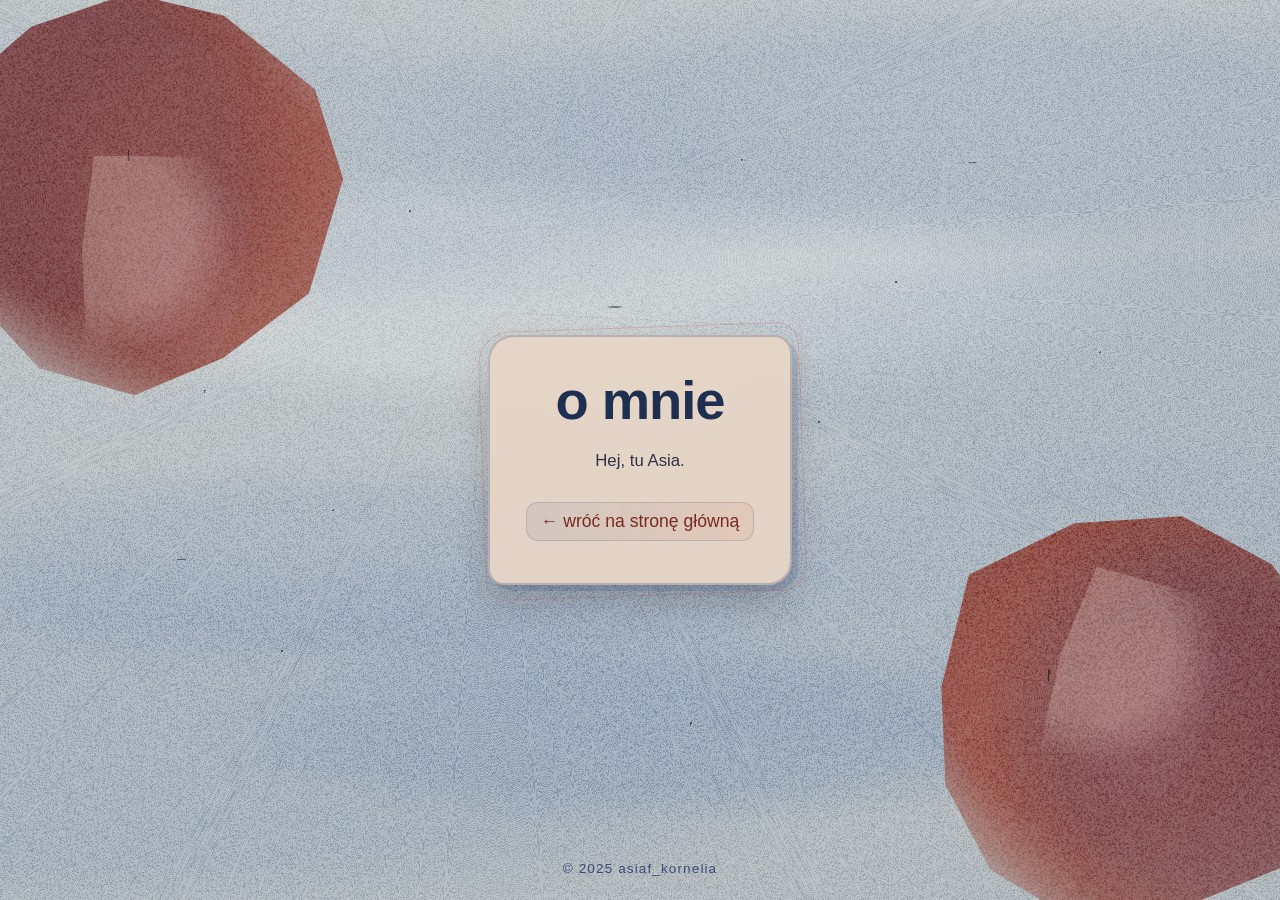
==== o-mnie.html @ cc65a5f6 "dodanie "o mnie"" ====
<!DOCTYPE html>
<html lang="pl">
  <head>
    <meta charset="UTF-8" />
    <meta name="viewport" content="width=device-width, initial-scale=1.0" />
    <title>O mnie — asiaf_kornelia</title>
    <link rel="icon" type="image/png" href="favicon.png" />
    <link rel="stylesheet" href="style.css" />
    <meta name="description" content="Poznaj asiaf_kornelia — kilka słów o tym, co tworzę i gdzie mnie znaleźć." />
  </head>
  <body>
    <div class="scene">
      <div class="static-noise"></div>
      <div class="paper-fibers"></div>
      <div class="hair-particles"></div>
      <div class="tear left"></div>
      <div class="tear right"></div>
      <div class="blobs blob-left"></div>
      <div class="blobs blob-right"></div>
      <main>
        <h1>o mnie</h1>
        <p class="bio">Hej, tu Asia.</p>
        <div class="links">
          <a href="index.html">← wróć na stronę główną</a>
        </div>
      </main>
      <footer>© 2025 asiaf_kornelia</footer>
    </div>
  </body>
</html>
---- style.css ----
:root {
  --bg: #9aa4a8;       /* szaroniebieskie tło z faviconu */
  --skin: #e8d6c7;     /* jasna twarz */
  --navy: #1f2f4f;     /* włosy/granat */
  --cloak: #7b2a21;    /* płaszcz/czerwień brązowa */
  --accent: #d97c5b;   /* cieplejszy akcent */
  --text: #0f1524;
}

* { box-sizing: border-box; }

html, body {
  margin: 0;
  padding: 0;
  height: 100%;
  font-family: "Inter", "Helvetica Neue", Arial, sans-serif;
  color: var(--text);
  background: var(--bg);
}

body {
  display: flex;
  align-items: center;
  justify-content: center;
  overflow: hidden;
}

.scene {
  position: relative;
  width: 100vw;
  height: 100vh;
  padding: 80px 60px 60px;
  display: flex;
  flex-direction: column;
  align-items: center;
  justify-content: center;
  isolation: isolate;
  background: radial-gradient(120% 120% at 10% 20%, rgba(255,255,255,0.16), transparent),
              radial-gradient(90% 90% at 80% 10%, rgba(255,255,255,0.12), transparent),
              var(--bg);
  overflow: hidden;
}

.static-noise {
  position: absolute;
  inset: -10%;
  background:
    repeating-radial-gradient(rgba(255,255,255,0.7) 0 0.0001%, rgba(255,255,255,0) 0 0.0002%) 60% 60%/3000px 3000px,
    repeating-conic-gradient(rgba(255,255,255,0.6) 0 0.0001%, rgba(255,255,255,0) 0 0.0002%) 40% 40%/3000px 3000px;
  background-blend-mode: screen;
  opacity: 0.38;
  mix-blend-mode: screen;
  animation: staticSnap 180ms steps(1, end) infinite;
  pointer-events: none;
  z-index: 1;
}

.paper-fibers {
  position: absolute;
  inset: -6%;
  background-image:
    radial-gradient(ellipse 60% 18% at 18% 22%, rgba(31,47,107,0.3) 0 55%, transparent 85%),
    radial-gradient(ellipse 55% 16% at 72% 18%, rgba(31,47,107,0.44) 0 52%, transparent 82%),
    radial-gradient(ellipse 50% 14% at 32% 62%, rgba(31,47,107,0.4) 0 50%, transparent 80%),
    radial-gradient(ellipse 64% 20% at 78% 66%, rgba(31,47,107,0.36) 0 58%, transparent 86%),
    radial-gradient(ellipse 44% 12% at 52% 78%, rgba(31,47,107,0.45) 0 48%, transparent 78%),
    radial-gradient(ellipse 70% 22% at 10% 78%, rgba(31,47,107,0.38) 0 60%, transparent 88%),
    radial-gradient(ellipse 46% 18% at 88% 42%, rgba(31,47,107,0.32) 0 52%, transparent 82%),
    radial-gradient(ellipse 52% 15% at 44% 34%, rgba(255,255,255,0.32) 0 54%, transparent 84%);
  mix-blend-mode: overlay;
  opacity: 0.62;
  filter: blur(0.08px);
  animation: fiberSnap 960ms steps(1, end) infinite;
  pointer-events: none;
  z-index: 1;
}

.hair-particles {
  position: absolute;
  inset: 0;
  background-image:
    linear-gradient(82deg, rgba(0,0,0,0.7) 0 2px, transparent 2px),
    linear-gradient(12deg, rgba(0,0,0,0.7) 0 2px, transparent 2px),
    linear-gradient(138deg, rgba(0,0,0,0.7) 0 2px, transparent 2px),
    linear-gradient(54deg, rgba(0,0,0,0.7) 0 2px, transparent 2px),
    linear-gradient(-18deg, rgba(0,0,0,0.7) 0 2px, transparent 2px),
    linear-gradient(110deg, rgba(0,0,0,0.7) 0 2px, transparent 2px),
    linear-gradient(-34deg, rgba(0,0,0,0.7) 0 2px, transparent 2px),
    linear-gradient(70deg, rgba(0,0,0,0.7) 0 2px, transparent 2px),
    linear-gradient(24deg, rgba(0,0,0,0.7) 0 2px, transparent 2px),
    linear-gradient(128deg, rgba(0,0,0,0.7) 0 2px, transparent 2px),
    linear-gradient(-12deg, rgba(0,0,0,0.7) 0 2px, transparent 2px),
    linear-gradient(98deg, rgba(0,0,0,0.7) 0 2px, transparent 2px),
    linear-gradient(-48deg, rgba(0,0,0,0.7) 0 2px, transparent 2px),
    radial-gradient(80% 18% at 50% 50%, rgba(0,0,0,0.65) 0 30%, transparent 70%),
    radial-gradient(70% 16% at 20% 80%, rgba(0,0,0,0.65) 0 30%, transparent 70%),
    radial-gradient(60% 20% at 78% 24%, rgba(0,0,0,0.6) 0 32%, transparent 70%);
  background-size:
    2px 20px,
    2px 18px,
    2px 16px,
    2px 22px,
    2px 14px,
    2px 20px,
    2px 18px,
    2px 21px,
    2px 16px,
    2px 14px,
    2px 18px,
    2px 19px,
    2px 17px,
    18px 8px,
    16px 7px,
    14px 6px;
  background-repeat: no-repeat;
  background-position:
    10% 16%,
    32% 22%,
    58% 18%,
    78% 66%,
    22% 72%,
    54% 82%,
    86% 38%,
    42% 54%,
    64% 46%,
    16% 44%,
    70% 30%,
    82% 76%,
    26% 56%,
    48% 34%,
    14% 62%,
    76% 18%;
  mix-blend-mode: multiply;
  opacity: 0.75;
  animation: hairSnap 720ms steps(1, end) infinite;
  pointer-events: none;
  z-index: 2;
}


.blobs {
  position: absolute;
  width: 460px;
  height: 460px;
  border-radius: 50% 58% 47% 63%;
  background: var(--cloak);
  filter: drop-shadow(0 20px 30px rgba(0,0,0,0.12));
  z-index: 1;
  clip-path: polygon(8% 26%, 28% 12%, 50% 7%, 70% 14%, 88% 32%, 92% 52%, 82% 76%, 62% 88%, 42% 94%, 22% 86%, 10% 70%, 6% 50%);
  mask-image:
    radial-gradient(circle at 40% 38%, rgba(0,0,0,0.95) 0 42%, rgba(0,0,0,0) 65%),
    radial-gradient(circle at 65% 62%, rgba(0,0,0,0.85) 0 35%, rgba(0,0,0,0) 60%);
  mask-composite: add;
  overflow: hidden;
}

.blobs::after {
  content: "";
  position: absolute;
  inset: -10%;
  background:
    repeating-radial-gradient(rgba(255,255,255,0.75) 0 0.0001%, rgba(255,255,255,0) 0 0.0002%) 40% 50%/2400px 2400px,
    repeating-conic-gradient(rgba(255,255,255,0.65) 0 0.0001%, rgba(255,255,255,0) 0 0.0002%) 70% 30%/2600px 2600px;
  background-blend-mode: screen;
  mix-blend-mode: screen;
  opacity: 0.22;
  animation: staticSnap 200ms steps(1, end) infinite;
  pointer-events: none;
}

.blob-right::after {
  animation-duration: 240ms;
  opacity: 0.26;
}

.blob-left {
  left: -80px;
  top: -40px;
  transform: rotate(-6deg);
  background:
    radial-gradient(circle at 35% 40%, rgba(31,47,107,0.18) 0 35%, transparent 60%),
    radial-gradient(circle at 70% 55%, rgba(216,124,91,0.18) 0 30%, transparent 55%),
    var(--cloak);
}

.blob-right {
  right: -110px;
  bottom: -60px;
  width: 480px;
  height: 480px;
  transform: rotate(9deg);
  background:
    radial-gradient(circle at 62% 50%, rgba(31,47,107,0.22) 0 38%, transparent 60%),
    radial-gradient(circle at 35% 65%, rgba(216,124,91,0.16) 0 25%, transparent 55%),
    var(--cloak);
}

.blob-about {
  position: absolute;
  right: 24px;
  bottom: 24px;
  width: min(320px, 70vw);
  height: auto;
  aspect-ratio: 269 / 400;
  border-radius: 0;
  overflow: hidden;
  display: block;
  z-index: 2;
  transform: rotate(5deg);
  filter: none;
  background: none;
  text-decoration: none;
  cursor: pointer;
  transition: transform 0.25s ease;
  isolation: isolate;
}

.blob-about:hover {
  transform: translateY(-8px) scale(1.05) rotate(15deg);
}

.blob-about::after {
  content: "";
  position: absolute;
  inset: 0;
  background:
    repeating-radial-gradient(rgba(255,255,255,0.75) 0 0.0001%, rgba(255,255,255,0) 0 0.0002%) 40% 50%/2400px 2400px,
    repeating-conic-gradient(rgba(255,255,255,0.65) 0 0.0001%, rgba(255,255,255,0) 0 0.0002%) 70% 30%/2600px 2600px;
  mix-blend-mode: screen;
  opacity: 0.28;
  animation: staticSnap 200ms steps(1, end) infinite;
  pointer-events: none;
  mask-image: url("graphics/asia.png");
  mask-size: cover;
  mask-position: center;
  mask-repeat: no-repeat;
  z-index: 2;
}

.about-base {
  position: absolute;
  inset: 0;
  display: block;
  width: 100%;
  height: 100%;
  object-fit: cover;
  object-position: center;
  z-index: 0;
}

.mouth {
  position: absolute;
  left: calc(50% + 8px);
  top: calc(62% - 90px);
  display: block;
  width: 15%;
  max-width: 50px;
  height: auto;
  transform: translate(-50%, -50%);
  transition: opacity 0.18s ease, transform 0.22s ease, filter 0.2s ease;
  pointer-events: none;
  z-index: 3;
  mix-blend-mode: normal;
}

.mouth-open { opacity: 0; }
.blob-about:hover .mouth-open { opacity: 1; transform: translate(-50%, -70%) scale(0.8); }
.blob-about:hover .mouth-closed { opacity: 0; transform: translate(-50%, -92%) scale(0.4); }
.blob-about:hover .mouth {
  filter: brightness(1.15) saturate(1.1) contrast(1.02);
}


.tear {
  position: absolute;
  width: 180px;
  height: 240px;
  background:
    radial-gradient(circle at 22% 34%, rgba(232,214,199,0.5) 0 36%, transparent 58%),
    radial-gradient(circle at 78% 62%, rgba(31,47,107,0.22) 0 32%, transparent 55%),
    radial-gradient(circle at 52% 48%, rgba(216,124,91,0.18) 0 26%, transparent 46%);
  clip-path: polygon(16% 2%, 84% 8%, 100% 32%, 86% 72%, 70% 92%, 30% 100%, 0 86%, 4% 40%);
  opacity: 0.48;
  mix-blend-mode: screen;
  z-index: 2;
  --base: rotate(0deg);
  transform: var(--base);
}

.tear.left { left: 6%; top: 16%; --base: rotate(-6deg); }
.tear.right { right: 4%; bottom: 10%; --base: rotate(9deg); }

main {
  position: relative;
  z-index: 3;
  padding: 32px 36px;
  background: rgba(232,214,199,0.92);
  border: 2px solid rgba(31,47,107,0.22);
  border-radius: 26px 18px 24px 16px;
  box-shadow: 0 18px 36px rgba(0,0,0,0.18), 6px 6px 0 rgba(31,47,107,0.12);
  max-width: 620px;
  text-align: center;
  backdrop-filter: blur(6px);
}

main::before,
main::after {
  content: "";
  position: absolute;
  inset: -10px -12px -14px -8px;
  border-radius: 32px 22px 28px 20px;
  border: 1.5px solid rgba(197,58,50,0.35);
  mix-blend-mode: multiply;
  pointer-events: none;
  transform: rotate(-2deg);
  opacity: 0.55;
}

main::after {
  inset: -18px -6px -10px -14px;
  border: 1px dashed rgba(31,47,107,0.28);
  transform: rotate(3deg);
  opacity: 0.45;
}

h1 {
  font-size: clamp(2.4rem, 5vw, 3.4rem);
  letter-spacing: -0.02em;
  font-weight: 700;
  margin: 0 0 0.35em;
  color: var(--navy);
  animation: fadeIn 1s ease forwards;
}

p.bio {
  font-size: 1.05rem;
  color: #303346;
  margin: 0 0 1.8em;
  animation: fadeIn 1.2s ease forwards;
}

.links a {
  display: block;
  font-size: 1.1rem;
  color: var(--cloak);
  text-decoration: none;
  margin: 10px 0;
  padding: 8px 14px;
  border-radius: 12px;
  background: linear-gradient(90deg, rgba(31,47,107,0.08), rgba(216,124,91,0.12));
  border: 1px solid rgba(31,47,107,0.16);
  transition: transform 0.2s ease, box-shadow 0.2s ease, background 0.2s ease;
  opacity: 0.92;
  animation: fadeIn 1.3s ease forwards;
}

.links a:hover {
  opacity: 1;
  transform: translateY(-2px);
  box-shadow: 0 12px 18px rgba(0,0,0,0.12);
  background: linear-gradient(90deg, rgba(31,47,107,0.16), rgba(216,124,91,0.18));
}

footer {
  position: absolute;
  bottom: 24px;
  font-size: 0.85rem;
  color: rgba(31,47,107,0.8);
  letter-spacing: 0.08em;
  animation: fadeIn 1.6s ease forwards;
  z-index: 3;
}

@keyframes fadeIn {
  from { opacity: 0; transform: translateY(10px); }
  to { opacity: 1; transform: translateY(0); }
}

@keyframes jitter {
  0% { transform: var(--base) translate(-2px, 1px) rotate(-2deg) scale(1); }
  45% { transform: var(--base) translate(3px, -3px) rotate(1deg) scale(1.01); }
  100% { transform: var(--base) translate(-3px, 4px) rotate(3deg) scale(0.99); }
}

@keyframes staticSnap {
  0% { background-position: 60% 60%, 40% 40%; }
  20% { background-position: 12% 78%, 68% 22%; }
  40% { background-position: 88% 18%, 26% 72%; }
  60% { background-position: 34% 8%, 82% 86%; }
  80% { background-position: 54% 52%, 18% 28%; }
  100% { background-position: 74% 68%, 36% 82%; }
}

@keyframes fiberSnap {
  0%   { background-position: 12% 18%, 80% 18%, 22% 76%, 82% 64%, 64% 78%, 10% 78%, 90% 52%, 30% 20%; transform: translate3d(0,0,0); }
  16%  { background-position: 16% 22%, 76% 20%, 26% 72%, 78% 62%, 60% 76%, 12% 74%, 86% 50%, 34% 24%; transform: translate3d(-2px,2px,0); }
  32%  { background-position: 10% 24%, 82% 22%, 20% 78%, 84% 60%, 66% 74%, 8% 72%, 92% 54%, 32% 26%; transform: translate3d(2px,-2px,0); }
  48%  { background-position: 18% 26%, 78% 18%, 28% 70%, 80% 66%, 62% 80%, 14% 76%, 88% 48%, 36% 22%; transform: translate3d(-2px,1px,0); }
  64%  { background-position: 14% 28%, 84% 20%, 24% 74%, 86% 62%, 68% 76%, 10% 78%, 94% 52%, 38% 24%; transform: translate3d(2px,-1px,0); }
  80%  { background-position: 16% 24%, 74% 22%, 26% 72%, 82% 58%, 60% 78%, 12% 74%, 90% 50%, 34% 28%; transform: translate3d(-1px,1px,0); }
  100% { background-position: 12% 18%, 80% 18%, 22% 76%, 82% 64%, 64% 78%, 10% 78%, 90% 52%, 30% 20%; transform: translate3d(0,0,0); }
}

@keyframes hairSnap {
  0% {
    background-position: 10% 16%, 32% 22%, 58% 18%, 78% 66%, 22% 72%, 54% 82%, 86% 38%, 42% 54%, 64% 46%, 16% 44%, 70% 30%, 82% 76%, 26% 56%, 48% 34%, 14% 62%, 76% 18%;
    background-size: 2px 20px, 2px 18px, 2px 16px, 2px 22px, 2px 14px, 2px 20px, 2px 18px, 2px 21px, 2px 16px, 2px 14px, 2px 18px, 2px 19px, 2px 17px, 18px 8px, 16px 7px, 14px 6px;
    opacity: 0.78;
  }
  25% {
    background-position: 18% 30%, 44% 14%, 60% 24%, 70% 58%, 28% 64%, 46% 76%, 84% 28%, 48% 42%, 60% 58%, 20% 52%, 66% 26%, 78% 70%, 30% 62%, 52% 30%, 12% 58%, 80% 22%;
    background-size: 2px 14px, 2px 12px, 0 0, 2px 16px, 2px 12px, 2px 13px, 2px 11px, 2px 16px, 2px 12px, 2px 10px, 2px 12px, 18px 8px, 14px 6px, 2px 13px, 2px 9px, 2px 11px;
    opacity: 0.7;
  }
  50% {
    background-position: 12% 24%, 40% 18%, 56% 20%, 76% 62%, 24% 70%, 52% 80%, 88% 36%, 44% 52%, 68% 34%, 18% 60%, 72% 24%, 84% 64%, 22% 50%, 46% 32%, 18% 66%, 74% 20%;
    background-size: 2px 16px, 2px 14px, 2px 10px, 2px 14px, 0 0, 2px 16px, 2px 14px, 2px 10px, 2px 12px, 2px 11px, 2px 13px, 16px 7px, 2px 9px, 2px 12px, 2px 10px, 2px 12px;
    opacity: 0.72;
  }
  75% {
    background-position: 20% 18%, 36% 16%, 62% 18%, 74% 52%, 30% 68%, 48% 82%, 86% 34%, 54% 56%, 46% 42%, 22% 48%, 68% 28%, 80% 68%, 24% 58%, 50% 36%, 16% 52%, 78% 24%;
    background-size: 2px 12px, 2px 11px, 2px 9px, 2px 13px, 2px 11px, 0 0, 2px 12px, 2px 11px, 12px 5px, 2px 9px, 2px 10px, 14px 6px, 2px 8px, 2px 10px, 2px 8px, 2px 9px;
    opacity: 0.7;
  }
  100% {
    background-position: 10% 16%, 32% 22%, 58% 18%, 78% 66%, 22% 72%, 54% 82%, 86% 38%, 42% 54%, 64% 46%, 16% 44%, 70% 30%, 82% 76%, 26% 56%, 48% 34%, 14% 62%, 76% 18%;
    background-size: 2px 20px, 2px 18px, 2px 16px, 2px 22px, 2px 14px, 2px 20px, 2px 18px, 2px 21px, 2px 16px, 2px 14px, 2px 18px, 2px 19px, 2px 17px, 18px 8px, 16px 7px, 14px 6px;
    opacity: 0.78;
  }
}

@keyframes drift {
  0% { transform: var(--base) translate(0,0) rotate(0deg) scale(1); }
  40% { transform: var(--base) translate(6px,-4px) rotate(-2deg) scale(1.02); }
  100% { transform: var(--base) translate(-6px,5px) rotate(3deg) scale(0.98); }
}
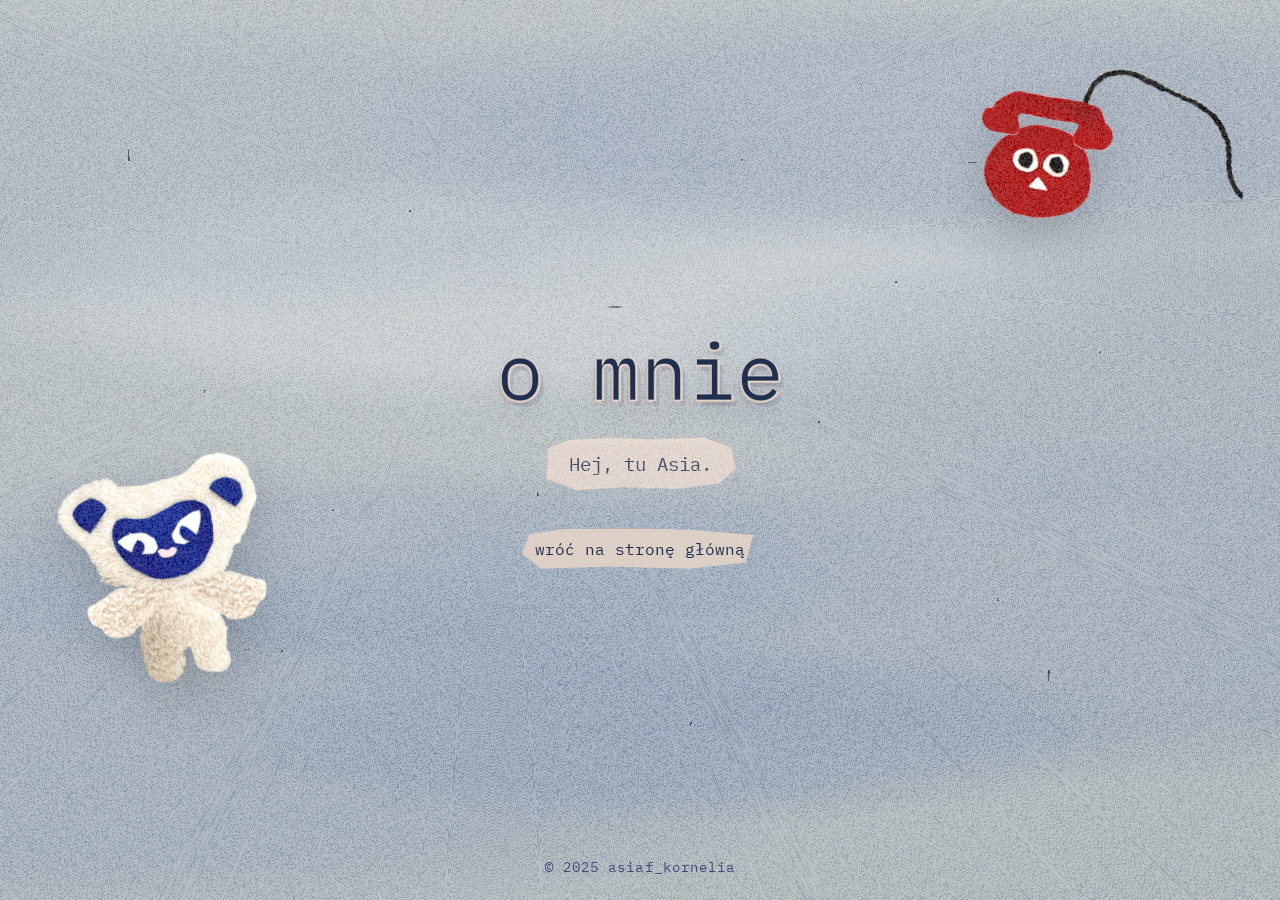
==== commit 1ebaf28e: "zmiany" ====
--- a/o-mnie.html
+++ b/o-mnie.html
@@ -8,7 +8,7 @@
     <link rel="stylesheet" href="style.css" />
     <meta name="description" content="Poznaj asiaf_kornelia — kilka słów o tym, co tworzę i gdzie mnie znaleźć." />
   </head>
-  <body>
+  <body class="about-page">
     <div class="scene">
       <div class="static-noise"></div>
       <div class="paper-fibers"></div>
@@ -16,15 +16,41 @@
       <div class="tear left"></div>
       <div class="tear right"></div>
       <div class="blobs blob-left"></div>
-      <div class="blobs blob-right"></div>
-      <main>
+      <a href="https://sklepik.asiaf.net/" class="asset-link asset-shop" aria-label="Przejdź do sklepu">
+        <img src="graphics/miś stan 1.png" alt="" class="asset-state asset-state-base" />
+        <img src="graphics/miś stan 2.png" alt="" class="asset-state asset-state-hover" />
+      </a>
+      <a href="mailto:hi@asiaf.net" class="asset-link asset-contact" aria-label="Napisz wiadomość">
+        <img src="graphics/telefon stan 1.png" alt="" class="asset-state asset-state-base" />
+        <img src="graphics/telefon stan 2.png" alt="" class="asset-state asset-state-hover" />
+      </a>
+      <main class="about-main">
         <h1>o mnie</h1>
         <p class="bio">Hej, tu Asia.</p>
-        <div class="links">
-          <a href="index.html">← wróć na stronę główną</a>
-        </div>
+        <a href="index.html" class="back-link" aria-label="Wróć na stronę główną">wróć na stronę główną</a>
       </main>
       <footer>© 2025 asiaf_kornelia</footer>
     </div>
+    <script>
+      (function () {
+        const isTouch = window.matchMedia("(hover: none), (pointer: coarse)").matches || "ontouchstart" in window;
+        const touchAssets = document.querySelectorAll(".asset-link");
+        const entranceAssets = document.querySelectorAll(".asset-shop, .asset-contact");
+        if (isTouch) {
+          document.body.classList.add("is-touch");
+        }
+        entranceAssets.forEach((asset) => {
+          asset.classList.add("asset-animating");
+          asset.addEventListener("animationend", () => {
+            asset.classList.remove("asset-animating");
+          }, { once: true });
+        });
+        if (isTouch) {
+          touchAssets.forEach((asset) => {
+            asset.addEventListener("click", () => asset.classList.add("touch-hover"), { once: true });
+          });
+        }
+      })();
+    </script>
   </body>
 </html>
--- a/style.css
+++ b/style.css
@@ -1,3 +1,5 @@
+@import url("https://fonts.googleapis.com/css2?family=IBM+Plex+Mono:wght@400;500;600;700&display=swap");
+
 :root {
   --bg: #9aa4a8;       /* szaroniebieskie tło z faviconu */
   --skin: #e8d6c7;     /* jasna twarz */
@@ -5,6 +7,7 @@
   --cloak: #7b2a21;    /* płaszcz/czerwień brązowa */
   --accent: #d97c5b;   /* cieplejszy akcent */
   --text: #0f1524;
+  --font-funky: "IBM Plex Mono", "Courier New", monospace;
 }
 
 * { box-sizing: border-box; }
@@ -13,7 +16,7 @@
   margin: 0;
   padding: 0;
   height: 100%;
-  font-family: "Inter", "Helvetica Neue", Arial, sans-serif;
+  font-family: var(--font-funky);
   color: var(--text);
   background: var(--bg);
 }
@@ -139,6 +142,7 @@
 
 
 .blobs {
+  display: none;
   position: absolute;
   width: 460px;
   height: 460px;
@@ -195,83 +199,21 @@
     var(--cloak);
 }
 
-.blob-about {
-  position: absolute;
-  right: 24px;
-  bottom: 24px;
-  width: min(320px, 70vw);
-  height: auto;
-  aspect-ratio: 269 / 400;
-  border-radius: 0;
-  overflow: hidden;
-  display: block;
-  z-index: 2;
-  transform: rotate(5deg);
-  filter: none;
-  background: none;
-  text-decoration: none;
-  cursor: pointer;
-  transition: transform 0.25s ease;
-  isolation: isolate;
-}
-
-.blob-about:hover {
-  transform: translateY(-8px) scale(1.05) rotate(15deg);
-}
-
-.blob-about::after {
-  content: "";
-  position: absolute;
-  inset: 0;
-  background:
-    repeating-radial-gradient(rgba(255,255,255,0.75) 0 0.0001%, rgba(255,255,255,0) 0 0.0002%) 40% 50%/2400px 2400px,
-    repeating-conic-gradient(rgba(255,255,255,0.65) 0 0.0001%, rgba(255,255,255,0) 0 0.0002%) 70% 30%/2600px 2600px;
-  mix-blend-mode: screen;
-  opacity: 0.28;
-  animation: staticSnap 200ms steps(1, end) infinite;
-  pointer-events: none;
-  mask-image: url("graphics/asia.png");
-  mask-size: cover;
-  mask-position: center;
-  mask-repeat: no-repeat;
-  z-index: 2;
-}
-
-.about-base {
-  position: absolute;
-  inset: 0;
-  display: block;
-  width: 100%;
-  height: 100%;
-  object-fit: cover;
-  object-position: center;
-  z-index: 0;
-}
-
-.mouth {
-  position: absolute;
-  left: calc(50% + 8px);
-  top: calc(62% - 90px);
-  display: block;
-  width: 15%;
-  max-width: 50px;
-  height: auto;
-  transform: translate(-50%, -50%);
-  transition: opacity 0.18s ease, transform 0.22s ease, filter 0.2s ease;
-  pointer-events: none;
-  z-index: 3;
-  mix-blend-mode: normal;
-}
-
-.mouth-open { opacity: 0; }
-.blob-about:hover .mouth-open { opacity: 1; transform: translate(-50%, -70%) scale(0.8); }
-.blob-about:hover .mouth-closed { opacity: 0; transform: translate(-50%, -92%) scale(0.4); }
-.blob-about:hover .mouth {
-  filter: brightness(1.15) saturate(1.1) contrast(1.02);
+@media (hover: none), (pointer: coarse) {
+  .scene {
+    padding: 34px 16px 120px;
+  }
+}
+
+@media (max-width: 720px) {
+  .scene {
+    padding: 34px 16px 96px;
+  }
 }
 
 
 .tear {
+  display: none;
   position: absolute;
   width: 180px;
   height: 240px;
@@ -292,7 +234,7 @@
 
 main {
   position: relative;
-  z-index: 3;
+  z-index: 5;
   padding: 32px 36px;
   background: rgba(232,214,199,0.92);
   border: 2px solid rgba(31,47,107,0.22);
@@ -325,8 +267,8 @@
 
 h1 {
   font-size: clamp(2.4rem, 5vw, 3.4rem);
-  letter-spacing: -0.02em;
-  font-weight: 700;
+  letter-spacing: 0;
+  font-weight: 400;
   margin: 0 0 0.35em;
   color: var(--navy);
   animation: fadeIn 1s ease forwards;
@@ -361,6 +303,534 @@
   background: linear-gradient(90deg, rgba(31,47,107,0.16), rgba(216,124,91,0.18));
 }
 
+.about-page .scene {
+  padding: 64px 24px;
+}
+
+.about-main {
+  position: relative;
+  z-index: 8;
+  width: min(760px, calc(100vw - 32px));
+  min-height: min(460px, calc(100vh - 128px));
+  max-width: none;
+  padding: 0;
+  display: flex;
+  flex-direction: column;
+  align-items: center;
+  justify-content: center;
+  text-align: center;
+  background: transparent;
+  border: 0;
+  border-radius: 0;
+  box-shadow: none;
+  backdrop-filter: none;
+}
+
+.about-main::before,
+.about-main::after {
+  content: none;
+}
+
+.about-main h1 {
+  position: relative;
+  z-index: 10;
+  width: min(92vw, 760px);
+  margin: 0;
+  padding: 0;
+  font-size: clamp(2.4rem, 7vw, 5rem);
+  line-height: 1;
+  color: var(--navy);
+  -webkit-text-stroke: 1px rgba(232,214,199,0.72);
+  text-shadow:
+    2px 1px 0 rgba(232,214,199,0.9),
+    -1px 2px 0 rgba(232,214,199,0.65),
+    5px 6px 0 rgba(31,47,107,0.12),
+    -3px 5px 0 rgba(123,42,33,0.08);
+  filter: drop-shadow(0 8px 10px rgba(0,0,0,0.08));
+}
+
+.about-main .bio {
+  position: relative;
+  z-index: 10;
+  width: fit-content;
+  max-width: min(560px, calc(100vw - 48px));
+  margin: clamp(18px, 2.4vw, 26px) 0 0;
+  padding: 16px 28px 17px;
+  font-size: clamp(0.98rem, 1.6vw, 1.16rem);
+  color: #263048;
+  background: rgba(232,214,199,0.82);
+  border: 0;
+  border-radius: 0;
+  clip-path: polygon(4% 22%, 14% 8%, 35% 4%, 58% 7%, 82% 3%, 96% 22%, 98% 58%, 90% 84%, 68% 94%, 42% 91%, 18% 96%, 3% 76%);
+  filter: drop-shadow(6px 8px 0 rgba(31,47,107,0.12)) drop-shadow(0 14px 18px rgba(0,0,0,0.1));
+  isolation: isolate;
+  overflow: hidden;
+}
+
+.about-main .bio::after {
+  content: "";
+  position: absolute;
+  inset: -24%;
+  background:
+    repeating-radial-gradient(rgba(255,255,255,0.72) 0 0.0001%, rgba(255,255,255,0) 0 0.0002%) 40% 50%/2200px 2200px,
+    repeating-conic-gradient(rgba(255,255,255,0.58) 0 0.0001%, rgba(255,255,255,0) 0 0.0002%) 70% 30%/2400px 2400px;
+  mix-blend-mode: screen;
+  opacity: 0.3;
+  animation: staticSnap 200ms steps(1, end) infinite;
+  pointer-events: none;
+}
+
+.back-link {
+  position: relative;
+  z-index: 10;
+  margin-top: clamp(22px, 3vw, 34px);
+  padding: 10px 16px;
+  color: var(--navy);
+  background: rgba(232,214,199,0.84);
+  border: 2px solid rgba(31,47,107,0.2);
+  border-radius: 0;
+  clip-path: polygon(5% 18%, 18% 6%, 44% 3%, 72% 8%, 96% 20%, 93% 82%, 70% 96%, 38% 91%, 10% 96%, 2% 62%);
+  box-shadow: 4px 5px 0 rgba(31,47,107,0.12);
+  text-decoration: none;
+  transition: transform 0.2s ease, color 0.2s ease, background 0.2s ease, box-shadow 0.2s ease;
+  animation: fadeIn 1.3s ease forwards;
+}
+
+.back-link:hover,
+.back-link:focus-visible {
+  color: var(--cloak);
+  background: rgba(255,255,255,0.74);
+  transform: translateY(-4px) rotate(-2deg);
+  box-shadow: 6px 8px 0 rgba(31,47,107,0.14);
+  outline: none;
+}
+
+.home-main {
+  position: relative;
+  z-index: 8;
+  width: min(920px, calc(100vw - 32px));
+  min-height: min(520px, calc(100vh - 120px));
+  max-width: none;
+  padding: 0;
+  display: flex;
+  flex-direction: column;
+  align-items: center;
+  justify-content: center;
+  text-align: center;
+  background: transparent;
+  border: 0;
+  border-radius: 0;
+  box-shadow: none;
+  backdrop-filter: none;
+}
+
+.home .scene {
+  padding: 64px 24px;
+}
+
+.home-main::before,
+.home-main::after {
+  content: none;
+}
+
+.home-main h1 {
+  position: relative;
+  z-index: 10;
+  width: min(92vw, 980px);
+  margin: 0;
+  padding: 0;
+  font-size: clamp(2.2rem, 7.2vw, 5.8rem);
+  line-height: 1;
+  color: var(--navy);
+  -webkit-text-stroke: 1px rgba(232,214,199,0.72);
+  text-shadow:
+    2px 1px 0 rgba(232,214,199,0.9),
+    -1px 2px 0 rgba(232,214,199,0.65),
+    5px 6px 0 rgba(31,47,107,0.12),
+    -3px 5px 0 rgba(123,42,33,0.08);
+  filter: drop-shadow(0 8px 10px rgba(0,0,0,0.08));
+}
+
+.home-main .bio {
+  position: relative;
+  z-index: 10;
+  width: fit-content;
+  max-width: min(760px, calc(100vw - 48px));
+  margin: clamp(16px, 2.2vw, 24px) 0 0;
+  padding: 16px 28px 17px;
+  font-size: clamp(0.9rem, 1.45vw, 1.08rem);
+  white-space: nowrap;
+  color: #263048;
+  background: rgba(232,214,199,0.82);
+  border: 0;
+  border-radius: 0;
+  clip-path: polygon(4% 22%, 14% 8%, 35% 4%, 58% 7%, 82% 3%, 96% 22%, 98% 58%, 90% 84%, 68% 94%, 42% 91%, 18% 96%, 3% 76%);
+  filter: drop-shadow(6px 8px 0 rgba(31,47,107,0.12)) drop-shadow(0 14px 18px rgba(0,0,0,0.1));
+  isolation: isolate;
+  overflow: hidden;
+}
+
+.home-main .bio::after {
+  content: "";
+  position: absolute;
+  pointer-events: none;
+}
+
+.home-main .bio::after {
+  inset: -24%;
+  background:
+    repeating-radial-gradient(rgba(255,255,255,0.72) 0 0.0001%, rgba(255,255,255,0) 0 0.0002%) 40% 50%/2200px 2200px,
+    repeating-conic-gradient(rgba(255,255,255,0.58) 0 0.0001%, rgba(255,255,255,0) 0 0.0002%) 70% 30%/2400px 2400px;
+  mix-blend-mode: screen;
+  opacity: 0.3;
+  animation: staticSnap 200ms steps(1, end) infinite;
+}
+
+.social-links {
+  position: relative;
+  z-index: 10;
+  display: flex;
+  flex-wrap: wrap;
+  justify-content: center;
+  gap: 12px;
+  width: min(360px, calc(100vw - 32px));
+  height: auto;
+  margin: clamp(22px, 3vw, 34px) 0 0;
+  animation: fadeIn 1s ease forwards;
+}
+
+.social-links a {
+  position: relative;
+  width: 48px;
+  height: 48px;
+  display: inline-flex;
+  align-items: center;
+  justify-content: center;
+  color: var(--navy);
+  background: rgba(232,214,199,0.84);
+  border: 2px solid rgba(31,47,107,0.2);
+  border-radius: 50%;
+  box-shadow: 4px 5px 0 rgba(31,47,107,0.12);
+  transition: transform 0.2s ease, color 0.2s ease, background 0.2s ease, box-shadow 0.2s ease;
+  pointer-events: inherit;
+}
+
+.social-links a:hover,
+.social-links a:focus-visible {
+  color: var(--cloak);
+  background: rgba(255,255,255,0.74);
+  transform: translateY(-4px) rotate(-4deg);
+  box-shadow: 6px 8px 0 rgba(31,47,107,0.14);
+  outline: none;
+}
+
+.social-links svg {
+  width: 26px;
+  height: 26px;
+  fill: none;
+  stroke: currentColor;
+  stroke-width: 1.9;
+  stroke-linecap: round;
+  stroke-linejoin: round;
+}
+
+.asset-link {
+  display: block;
+  position: absolute;
+  z-index: 4;
+  text-decoration: none;
+  filter: drop-shadow(0 18px 24px rgba(0,0,0,0.16));
+  transition: transform 0.24s ease, filter 0.24s ease;
+  isolation: isolate;
+}
+
+.asset-shop {
+  left: clamp(16px, 5vw, 84px);
+  top: 64%;
+  width: clamp(128px, 17vw, 230px);
+  aspect-ratio: 1080 / 1440;
+  transform: translateY(-50%) rotate(-9deg);
+}
+
+.asset-contact {
+  right: clamp(4px, 2.4vw, 34px);
+  top: clamp(18px, 5vh, 58px);
+  width: clamp(175px, 22.8vw, 312px);
+  aspect-ratio: 1080 / 716;
+  transform: rotate(8deg);
+}
+
+.asset-about {
+  position: fixed;
+  right: clamp(6px, 3vw, 38px);
+  bottom: clamp(8px, 2.5vh, 28px);
+  width: clamp(130px, 16vw, 210px);
+  aspect-ratio: 269 / 400;
+  transform: rotate(5deg);
+}
+
+.asset-link:hover,
+.asset-link:focus-visible,
+.asset-link.touch-hover {
+  filter: drop-shadow(0 24px 28px rgba(0,0,0,0.2));
+  outline: none;
+}
+
+.asset-shop:hover,
+.asset-shop:focus-visible,
+.asset-shop.touch-hover {
+  transform: translateY(calc(-50% - 8px)) scale(1.04) rotate(-15deg);
+}
+
+.asset-contact:hover,
+.asset-contact:focus-visible,
+.asset-contact.touch-hover {
+  transform: translateY(-8px) scale(1.04) rotate(14deg);
+}
+
+.asset-about:hover,
+.asset-about:focus-visible,
+.asset-about.touch-hover {
+  transform: translateY(-8px) scale(1.04) rotate(15deg);
+}
+
+.asset-contact.asset-animating {
+  opacity: 0;
+  transform: translateX(140%) rotate(8deg);
+  animation: assetSlideInRight 0.9s ease-out 0.16s forwards;
+}
+
+.asset-shop.asset-animating {
+  opacity: 0;
+  transform: translateX(-140%) translateY(-50%) rotate(-9deg);
+  animation: assetSlideInLeft 0.9s ease-out 0.16s forwards;
+}
+
+.asset-about.asset-animating {
+  opacity: 0;
+  transform: translateX(140%) rotate(5deg);
+  animation: aboutAssetSlideInRight 0.9s ease-out 0.16s forwards;
+}
+
+@media (prefers-reduced-motion: reduce) {
+  .asset-contact.asset-animating,
+  .asset-shop.asset-animating,
+  .asset-about.asset-animating {
+    opacity: 1;
+    animation: none;
+  }
+
+  .asset-contact.asset-animating {
+    transform: rotate(8deg);
+  }
+
+  .asset-shop.asset-animating {
+    transform: translateY(-50%) rotate(-9deg);
+  }
+
+  .asset-about.asset-animating {
+    transform: rotate(5deg);
+  }
+}
+
+@keyframes assetSlideInRight {
+  0% { transform: translateX(140%) rotate(2deg) scale(0.92); opacity: 0; }
+  55% { transform: translateX(-8%) rotate(11deg) scale(1.05); opacity: 1; }
+  100% { transform: rotate(8deg) scale(1); opacity: 1; }
+}
+
+@keyframes assetSlideInLeft {
+  0% { transform: translateX(-140%) translateY(-50%) rotate(-2deg) scale(0.92); opacity: 0; }
+  55% { transform: translateX(8%) translateY(-50%) rotate(-13deg) scale(1.05); opacity: 1; }
+  100% { transform: translateX(0) translateY(-50%) rotate(-9deg) scale(1); opacity: 1; }
+}
+
+@keyframes aboutAssetSlideInRight {
+  0% { transform: translateX(140%) rotate(2deg) scale(0.92); opacity: 0; }
+  55% { transform: translateX(-8%) rotate(10deg) scale(1.05); opacity: 1; }
+  100% { transform: translateX(0) rotate(5deg) scale(1); opacity: 1; }
+}
+
+.asset-link::after {
+  content: "";
+  position: absolute;
+  inset: 0;
+  background:
+    repeating-radial-gradient(rgba(255,255,255,0.75) 0 0.0001%, rgba(255,255,255,0) 0 0.0002%) 40% 50%/2400px 2400px,
+    repeating-conic-gradient(rgba(255,255,255,0.65) 0 0.0001%, rgba(255,255,255,0) 0 0.0002%) 70% 30%/2600px 2600px;
+  mix-blend-mode: screen;
+  opacity: 0.26;
+  animation: staticSnap 210ms steps(1, end) infinite;
+  pointer-events: none;
+  z-index: 3;
+}
+
+.asset-shop::after {
+  mask-image: url("graphics/miś stan 1.png");
+  mask-size: cover;
+  mask-position: center;
+  mask-repeat: no-repeat;
+}
+
+.asset-contact::after {
+  mask-image: url("graphics/telefon stan 1.png");
+  mask-size: cover;
+  mask-position: center;
+  mask-repeat: no-repeat;
+}
+
+.asset-about::after {
+  mask-image: url("graphics/asia usta otwarte.png");
+  mask-size: cover;
+  mask-position: center;
+  mask-repeat: no-repeat;
+}
+
+.asset-state {
+  position: absolute;
+  inset: 0;
+  display: block;
+  width: 100%;
+  height: 100%;
+  object-fit: contain;
+  object-position: center;
+  transition: opacity 0.2s ease, transform 0.24s ease;
+}
+
+.asset-state-hover {
+  opacity: 0;
+  transform: scale(0.96);
+}
+
+.asset-link:hover .asset-state-base,
+.asset-link:focus-visible .asset-state-base,
+.asset-link.touch-hover .asset-state-base {
+  opacity: 0;
+}
+
+.asset-link:hover .asset-state-hover,
+.asset-link:focus-visible .asset-state-hover,
+.asset-link.touch-hover .asset-state-hover {
+  opacity: 1;
+  transform: scale(1);
+}
+
+@media (max-width: 900px) {
+  body.home {
+    overflow-y: auto;
+  }
+
+  body.about-page {
+    overflow-y: auto;
+  }
+
+  .home .scene,
+  .about-page .scene {
+    min-height: 100vh;
+    height: auto;
+    padding: 64px 16px;
+  }
+
+  .home-main {
+    width: 100%;
+    min-height: min(480px, calc(100vh - 168px));
+  }
+
+  .home-main .bio {
+    max-width: min(560px, calc(100vw - 32px));
+  }
+
+  .asset-about {
+    top: auto;
+    right: 2px;
+    bottom: 12px;
+    width: clamp(130px, 27.5vw, 188px);
+  }
+
+  .asset-shop {
+    left: 4px;
+    top: 72%;
+    width: clamp(110px, 31.25vw, 173px);
+  }
+
+  .asset-contact {
+    right: 2px;
+    top: 92px;
+    width: clamp(160px, 45vw, 238px);
+  }
+
+  .about-main {
+    width: 100%;
+    min-height: min(440px, calc(100vh - 128px));
+  }
+
+  .about-main .bio {
+    max-width: min(520px, calc(100vw - 32px));
+  }
+}
+
+@media (max-width: 560px) {
+  .home .scene,
+  .about-page .scene {
+    justify-content: center;
+    padding-top: 16px;
+  }
+
+  .home-main h1 {
+    font-size: clamp(2rem, 11.5vw, 3.4rem);
+  }
+
+  .home-main .bio {
+    border-radius: 18px;
+    font-size: clamp(0.78rem, 3.45vw, 0.96rem);
+    padding-inline: 18px;
+  }
+
+  .about-main h1 {
+    font-size: clamp(2.1rem, 14vw, 3.6rem);
+  }
+
+  .about-main .bio {
+    font-size: clamp(0.9rem, 4vw, 1rem);
+    padding-inline: 18px;
+  }
+
+  .asset-about {
+    bottom: 68px;
+    width: clamp(108px, 30vw, 148px);
+  }
+
+  .asset-shop {
+    width: clamp(95px, 28.75vw, 133px);
+  }
+
+  .asset-contact {
+    width: clamp(138px, 42vw, 190px);
+  }
+
+  .social-links a {
+    width: 43px;
+    height: 43px;
+  }
+
+  .social-links a:hover,
+  .social-links a:focus-visible {
+    transform: translateY(-4px) rotate(-4deg);
+  }
+
+  .social-links svg {
+    width: 23px;
+    height: 23px;
+  }
+}
+
+@media (max-width: 380px) {
+  .home-main .bio {
+    font-size: clamp(0.68rem, 3.2vw, 0.8rem);
+    padding-inline: 12px;
+  }
+}
+
 footer {
   position: absolute;
   bottom: 24px;
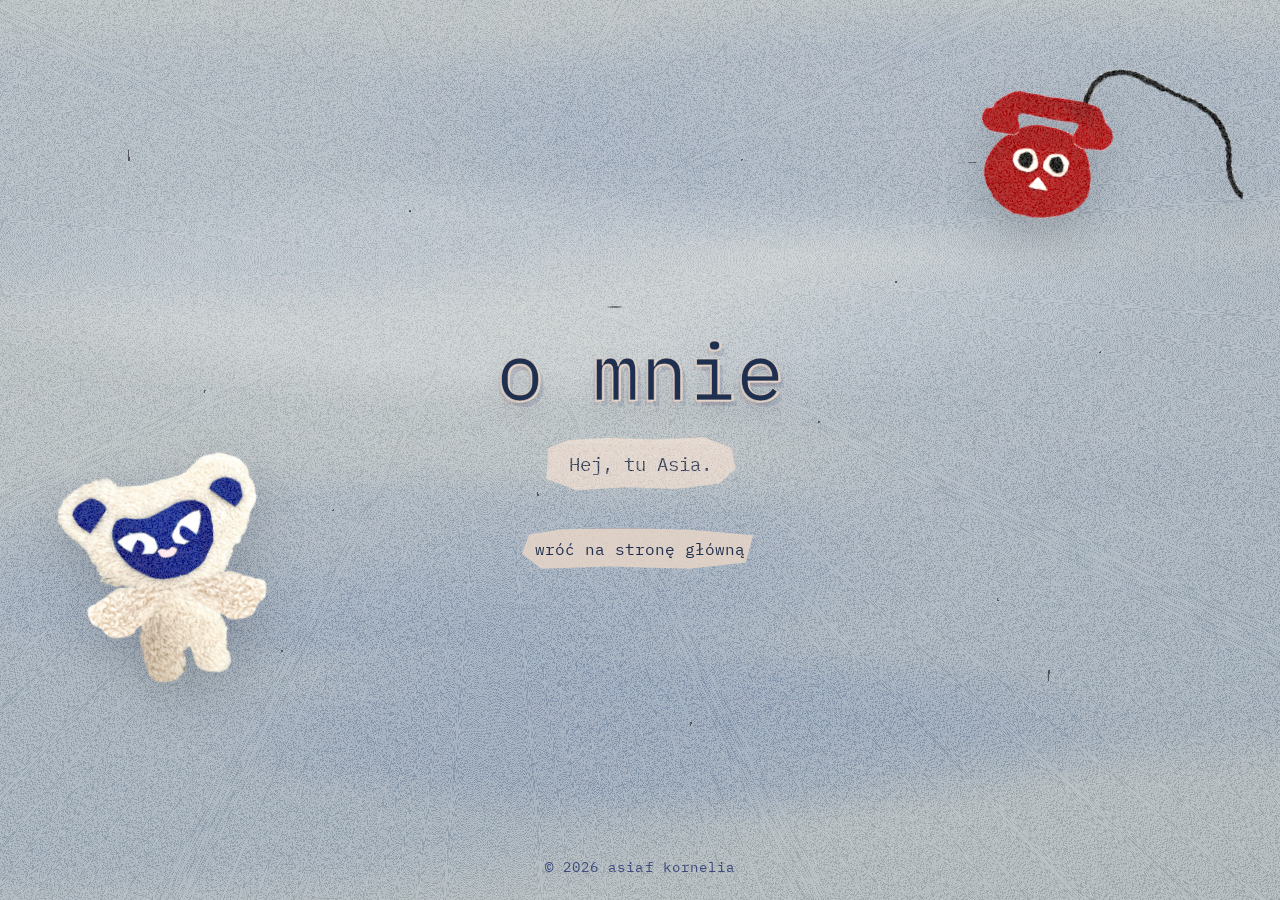
==== commit 2ad8b440: "aktualizacja mala" ====
--- a/o-mnie.html
+++ b/o-mnie.html
@@ -3,7 +3,7 @@
   <head>
     <meta charset="UTF-8" />
     <meta name="viewport" content="width=device-width, initial-scale=1.0" />
-    <title>O mnie — asiaf_kornelia</title>
+    <title>O mnie — asiaf kornelia</title>
     <link rel="icon" type="image/png" href="favicon.png" />
     <link rel="stylesheet" href="style.css" />
     <meta name="description" content="Poznaj asiaf_kornelia — kilka słów o tym, co tworzę i gdzie mnie znaleźć." />
@@ -29,7 +29,7 @@
         <p class="bio">Hej, tu Asia.</p>
         <a href="index.html" class="back-link" aria-label="Wróć na stronę główną">wróć na stronę główną</a>
       </main>
-      <footer>© 2025 asiaf_kornelia</footer>
+      <footer>© 2026 asiaf kornelia</footer>
     </div>
     <script>
       (function () {
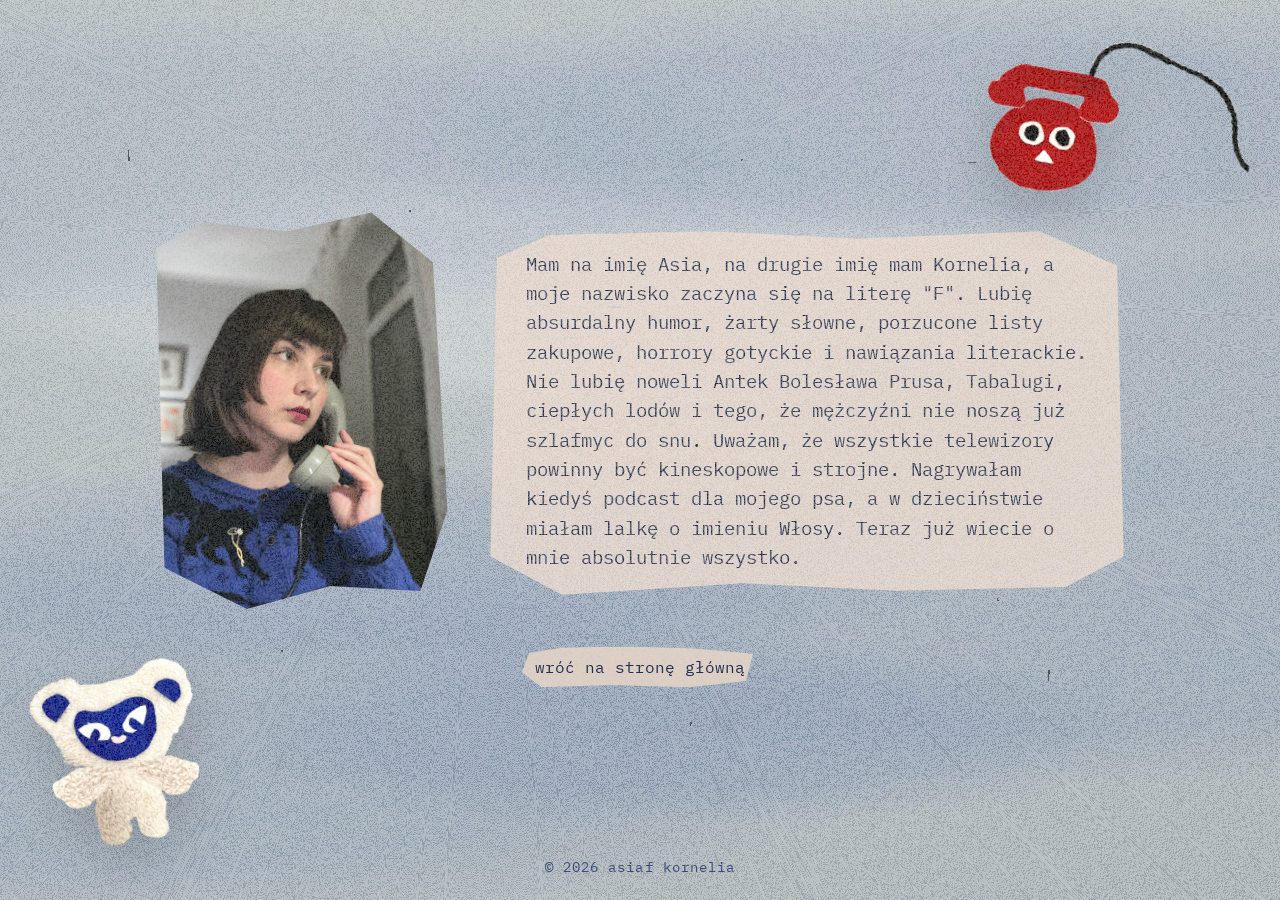
==== commit 49ea2a0b: "nowe o mnie i nowe asiaf kornelia na stornie glownej" ====
--- a/o-mnie.html
+++ b/o-mnie.html
@@ -16,25 +16,28 @@
       <div class="tear left"></div>
       <div class="tear right"></div>
       <div class="blobs blob-left"></div>
-      <a href="https://sklepik.asiaf.net/" class="asset-link asset-shop" aria-label="Przejdź do sklepu">
+      <a href="https://sklepik.asiaf.net/" class="asset-link asset-shop" aria-label="Przejdź do sklepu" data-tooltip="sklepik">
         <img src="graphics/miś stan 1.png" alt="" class="asset-state asset-state-base" />
         <img src="graphics/miś stan 2.png" alt="" class="asset-state asset-state-hover" />
       </a>
-      <a href="mailto:hi@asiaf.net" class="asset-link asset-contact" aria-label="Napisz wiadomość">
+      <a href="mailto:hi@asiaf.net" class="asset-link asset-contact" aria-label="Napisz wiadomość" data-tooltip="kontakt">
         <img src="graphics/telefon stan 1.png" alt="" class="asset-state asset-state-base" />
         <img src="graphics/telefon stan 2.png" alt="" class="asset-state asset-state-hover" />
       </a>
       <main class="about-main">
-        <h1>o mnie</h1>
-        <p class="bio">Hej, tu Asia.</p>
-        <a href="index.html" class="back-link" aria-label="Wróć na stronę główną">wróć na stronę główną</a>
+        <div class="about-content">
+          <figure class="about-photo">
+            <img src="graphics/zdjecie.jpg" alt="Asiaf Kornelia" />
+          </figure>
+          <p class="bio">Mam na imię Asia, na drugie imię mam Kornelia, a moje nazwisko zaczyna się na literę "F". Lubię absurdalny humor, żarty słowne, porzucone listy zakupowe, horrory gotyckie i nawiązania literackie. Nie lubię noweli Antek Bolesława Prusa, Tabalugi, ciepłych lodów i tego, że mężczyźni nie noszą już szlafmyc do snu. Uważam, że wszystkie telewizory powinny być kineskopowe i strojne. Nagrywałam kiedyś podcast dla mojego psa, a w dzieciństwie miałam lalkę o imieniu Włosy. Teraz już wiecie o mnie absolutnie wszystko. </p>
+        </div>
+        <a href="index.html" class="back-link" aria-label="Wróć na stronę główną" data-tooltip="strona główna">wróć na stronę główną</a>
       </main>
       <footer>© 2026 asiaf kornelia</footer>
     </div>
     <script>
       (function () {
         const isTouch = window.matchMedia("(hover: none), (pointer: coarse)").matches || "ontouchstart" in window;
-        const touchAssets = document.querySelectorAll(".asset-link");
         const entranceAssets = document.querySelectorAll(".asset-shop, .asset-contact");
         if (isTouch) {
           document.body.classList.add("is-touch");
@@ -45,11 +48,6 @@
             asset.classList.remove("asset-animating");
           }, { once: true });
         });
-        if (isTouch) {
-          touchAssets.forEach((asset) => {
-            asset.addEventListener("click", () => asset.classList.add("touch-hover"), { once: true });
-          });
-        }
       })();
     </script>
   </body>
--- a/style.css
+++ b/style.css
@@ -11,6 +11,18 @@
 }
 
 * { box-sizing: border-box; }
+
+.sr-only {
+  position: absolute;
+  width: 1px;
+  height: 1px;
+  padding: 0;
+  margin: -1px;
+  overflow: hidden;
+  clip: rect(0, 0, 0, 0);
+  white-space: nowrap;
+  border: 0;
+}
 
 html, body {
   margin: 0;
@@ -303,14 +315,100 @@
   background: linear-gradient(90deg, rgba(31,47,107,0.16), rgba(216,124,91,0.18));
 }
 
+[data-tooltip] {
+  position: relative;
+}
+
+[data-tooltip]::before {
+  content: attr(data-tooltip);
+  position: absolute;
+  left: 50%;
+  bottom: calc(100% + 10px);
+  z-index: 40;
+  width: max-content;
+  max-width: min(220px, calc(100vw - 24px));
+  padding: 7px 10px 8px;
+  color: var(--navy);
+  background: rgba(232,214,199,0.94);
+  clip-path: polygon(5% 20%, 16% 8%, 42% 3%, 72% 8%, 96% 20%, 94% 80%, 70% 96%, 38% 91%, 10% 96%, 2% 62%);
+  filter: drop-shadow(4px 5px 0 rgba(31,47,107,0.14));
+  font-size: 0.78rem;
+  font-weight: 600;
+  line-height: 1;
+  text-align: center;
+  white-space: nowrap;
+  opacity: 0;
+  pointer-events: none;
+  transform: translate(-50%, 4px) rotate(-1deg);
+  transition: opacity 80ms ease, transform 80ms ease;
+  transition-delay: 40ms;
+}
+
+[data-tooltip]:hover::before,
+[data-tooltip]:focus-visible::before {
+  opacity: 1;
+  transform: translate(-50%, 0) rotate(-1deg);
+}
+
+.asset-contact[data-tooltip]::before {
+  top: calc(100% + 10px);
+  bottom: auto;
+}
+
 .about-page .scene {
   padding: 64px 24px;
+  min-height: 100vh;
+  height: auto;
+}
+
+body.about-page {
+  overflow-y: auto;
+}
+
+.about-page .asset-link {
+  z-index: 18;
+}
+
+.about-page .asset-contact {
+  position: fixed;
+  right: clamp(0px, 2vw, 26px);
+  top: clamp(4px, 2vh, 22px);
+  z-index: 18;
+}
+
+.about-page .asset-shop {
+  position: fixed;
+  left: clamp(4px, 3vw, 34px);
+  top: auto;
+  bottom: clamp(8px, 2.5vh, 26px);
+  width: clamp(112px, 15vw, 178px);
+  transform: rotate(-8deg);
+  z-index: 18;
+}
+
+.about-page .asset-shop:hover,
+.about-page .asset-shop:focus-visible,
+.about-page .asset-shop:active,
+.about-page .asset-shop.touch-hover {
+  transform: translateY(-8px) scale(1.04) rotate(-14deg);
+}
+
+.about-page .asset-contact.asset-animating {
+  opacity: 0;
+  transform: translateX(140%) rotate(8deg);
+  animation: aboutContactSlideIn 0.9s ease-out 0.16s forwards;
+}
+
+.about-page .asset-shop.asset-animating {
+  opacity: 0;
+  transform: translateX(-140%) rotate(-8deg);
+  animation: aboutShopSlideIn 0.9s ease-out 0.16s forwards;
 }
 
 .about-main {
   position: relative;
-  z-index: 8;
-  width: min(760px, calc(100vw - 32px));
+  z-index: 14;
+  width: min(1040px, calc(100vw - 32px));
   min-height: min(460px, calc(100vh - 128px));
   max-width: none;
   padding: 0;
@@ -329,6 +427,49 @@
 .about-main::before,
 .about-main::after {
   content: none;
+}
+
+.about-content {
+  position: relative;
+  z-index: 10;
+  width: min(980px, calc(100vw - 48px));
+  display: grid;
+  grid-template-columns: minmax(210px, 300px) minmax(0, 1fr);
+  align-items: center;
+  gap: clamp(20px, 3vw, 34px);
+}
+
+.about-photo {
+  position: relative;
+  width: 100%;
+  aspect-ratio: 3 / 4;
+  margin: 0;
+  clip-path: polygon(4% 8%, 20% 2%, 48% 5%, 76% 1%, 96% 14%, 98% 76%, 88% 96%, 58% 94%, 30% 99%, 3% 88%);
+  filter: drop-shadow(6px 8px 0 rgba(31,47,107,0.14)) drop-shadow(0 14px 18px rgba(0,0,0,0.12));
+  isolation: isolate;
+  overflow: hidden;
+  transform: rotate(-2deg);
+}
+
+.about-photo::after {
+  content: "";
+  position: absolute;
+  inset: -18%;
+  background:
+    repeating-radial-gradient(rgba(255,255,255,0.64) 0 0.0001%, rgba(255,255,255,0) 0 0.0002%) 40% 50%/2200px 2200px,
+    repeating-conic-gradient(rgba(255,255,255,0.52) 0 0.0001%, rgba(255,255,255,0) 0 0.0002%) 70% 30%/2400px 2400px;
+  mix-blend-mode: screen;
+  opacity: 0.22;
+  animation: staticSnap 230ms steps(1, end) infinite;
+  pointer-events: none;
+}
+
+.about-photo img {
+  display: block;
+  width: 100%;
+  height: 100%;
+  object-fit: cover;
+  object-position: center;
 }
 
 .about-main h1 {
@@ -352,16 +493,18 @@
 .about-main .bio {
   position: relative;
   z-index: 10;
-  width: fit-content;
-  max-width: min(560px, calc(100vw - 48px));
-  margin: clamp(18px, 2.4vw, 26px) 0 0;
-  padding: 16px 28px 17px;
+  width: 100%;
+  max-width: none;
+  margin: 0;
+  padding: clamp(22px, 3vw, 30px) clamp(22px, 4vw, 42px);
   font-size: clamp(0.98rem, 1.6vw, 1.16rem);
+  line-height: 1.58;
+  text-align: left;
   color: #263048;
   background: rgba(232,214,199,0.82);
   border: 0;
   border-radius: 0;
-  clip-path: polygon(4% 22%, 14% 8%, 35% 4%, 58% 7%, 82% 3%, 96% 22%, 98% 58%, 90% 84%, 68% 94%, 42% 91%, 18% 96%, 3% 76%);
+  clip-path: polygon(2% 10%, 10% 4%, 35% 3%, 58% 5%, 86% 3%, 98% 12%, 99% 88%, 90% 96%, 64% 97%, 40% 95%, 12% 98%, 1% 88%);
   filter: drop-shadow(6px 8px 0 rgba(31,47,107,0.12)) drop-shadow(0 14px 18px rgba(0,0,0,0.1));
   isolation: isolate;
   overflow: hidden;
@@ -451,6 +594,19 @@
   filter: drop-shadow(0 8px 10px rgba(0,0,0,0.08));
 }
 
+.site-logo-title img {
+  display: block;
+  width: 100%;
+  max-height: clamp(96px, 22vw, 245px);
+  object-fit: contain;
+  filter:
+    drop-shadow(2px 1px 0 rgba(232,214,199,0.9))
+    drop-shadow(-1px 2px 0 rgba(232,214,199,0.65))
+    drop-shadow(5px 6px 0 rgba(31,47,107,0.12))
+    drop-shadow(-3px 5px 0 rgba(123,42,33,0.08))
+    drop-shadow(0 8px 10px rgba(0,0,0,0.08));
+}
+
 .home-main .bio {
   position: relative;
   z-index: 10;
@@ -492,23 +648,26 @@
   display: flex;
   flex-wrap: wrap;
   justify-content: center;
-  gap: 12px;
-  width: min(360px, calc(100vw - 32px));
+  gap: 14px;
+  width: min(680px, calc(100vw - 32px));
   height: auto;
   margin: clamp(22px, 3vw, 34px) 0 0;
   animation: fadeIn 1s ease forwards;
 }
 
 .social-links a {
-  position: relative;
-  width: 48px;
-  height: 48px;
+  --social-color: var(--navy);
+  --social-bg: rgba(232,214,199,0.84);
+  position: relative;
+  width: 72px;
+  height: 72px;
   display: inline-flex;
   align-items: center;
   justify-content: center;
-  color: var(--navy);
-  background: rgba(232,214,199,0.84);
+  color: var(--social-color);
+  background: var(--social-bg);
   border: 2px solid rgba(31,47,107,0.2);
+  border: 2px solid color-mix(in srgb, var(--social-color) 34%, transparent);
   border-radius: 50%;
   box-shadow: 4px 5px 0 rgba(31,47,107,0.12);
   transition: transform 0.2s ease, color 0.2s ease, background 0.2s ease, box-shadow 0.2s ease;
@@ -517,16 +676,53 @@
 
 .social-links a:hover,
 .social-links a:focus-visible {
-  color: var(--cloak);
+  color: var(--social-color);
   background: rgba(255,255,255,0.74);
+  background: color-mix(in srgb, var(--social-bg) 76%, white);
   transform: translateY(-4px) rotate(-4deg);
   box-shadow: 6px 8px 0 rgba(31,47,107,0.14);
+  box-shadow: 6px 8px 0 color-mix(in srgb, var(--social-color) 18%, transparent);
   outline: none;
 }
 
+.social-instagram {
+  --social-color: #d62976;
+  --social-bg: linear-gradient(135deg, rgba(252,175,69,0.3), rgba(214,41,118,0.24), rgba(79,91,213,0.22));
+}
+
+.social-tiktok {
+  --social-color: #111111;
+  --social-bg: linear-gradient(135deg, rgba(37,244,238,0.24), rgba(255,255,255,0.72), rgba(254,44,85,0.24));
+}
+
+.social-youtube {
+  --social-color: #ff0033;
+  --social-bg: rgba(255,0,51,0.12);
+}
+
+.social-twitch {
+  --social-color: #9146ff;
+  --social-bg: rgba(145,70,255,0.14);
+}
+
+.social-discord {
+  --social-color: #5865f2;
+  --social-bg: rgba(88,101,242,0.14);
+}
+
+.social-patronite {
+  --social-color: #f15a24;
+  --social-bg: rgba(241,90,36,0.14);
+}
+
+.social-suppi {
+  --social-color: #6c39ff;
+  --social-bg: rgba(108,57,255,0.14);
+}
+
 .social-links svg {
-  width: 26px;
-  height: 26px;
+  width: 39px;
+  height: 39px;
   fill: none;
   stroke: currentColor;
   stroke-width: 1.9;
@@ -534,10 +730,44 @@
   stroke-linejoin: round;
 }
 
+.social-instagram svg { stroke: #d62976; }
+.social-tiktok svg {
+  stroke: #111111;
+  filter: drop-shadow(1.5px 0 0 #25f4ee) drop-shadow(-1.5px 0 0 #fe2c55);
+}
+.social-youtube svg { stroke: #ff0033; }
+.social-twitch svg { stroke: #9146ff; }
+.social-discord svg { stroke: #5865f2; }
+
+.social-links text {
+  fill: currentColor;
+  stroke: none;
+  font-family: var(--font-funky);
+  font-size: 13px;
+  font-weight: 700;
+}
+
+.social-logo {
+  display: block;
+  width: 41px;
+  height: 41px;
+  object-fit: contain;
+}
+
+.social-logo-patronite {
+  width: 33px;
+  height: 42px;
+}
+
+.social-logo-suppi {
+  width: 42px;
+  height: 42px;
+}
+
 .asset-link {
   display: block;
   position: absolute;
-  z-index: 4;
+  z-index: 12;
   text-decoration: none;
   filter: drop-shadow(0 18px 24px rgba(0,0,0,0.16));
   transition: transform 0.24s ease, filter 0.24s ease;
@@ -561,7 +791,6 @@
 }
 
 .asset-about {
-  position: fixed;
   right: clamp(6px, 3vw, 38px);
   bottom: clamp(8px, 2.5vh, 28px);
   width: clamp(130px, 16vw, 210px);
@@ -571,6 +800,7 @@
 
 .asset-link:hover,
 .asset-link:focus-visible,
+.asset-link:active,
 .asset-link.touch-hover {
   filter: drop-shadow(0 24px 28px rgba(0,0,0,0.2));
   outline: none;
@@ -578,18 +808,21 @@
 
 .asset-shop:hover,
 .asset-shop:focus-visible,
+.asset-shop:active,
 .asset-shop.touch-hover {
   transform: translateY(calc(-50% - 8px)) scale(1.04) rotate(-15deg);
 }
 
 .asset-contact:hover,
 .asset-contact:focus-visible,
+.asset-contact:active,
 .asset-contact.touch-hover {
   transform: translateY(-8px) scale(1.04) rotate(14deg);
 }
 
 .asset-about:hover,
 .asset-about:focus-visible,
+.asset-about:active,
 .asset-about.touch-hover {
   transform: translateY(-8px) scale(1.04) rotate(15deg);
 }
@@ -631,6 +864,14 @@
   .asset-about.asset-animating {
     transform: rotate(5deg);
   }
+
+  .about-page .asset-contact.asset-animating {
+    transform: rotate(8deg);
+  }
+
+  .about-page .asset-shop.asset-animating {
+    transform: rotate(-8deg);
+  }
 }
 
 @keyframes assetSlideInRight {
@@ -649,6 +890,18 @@
   0% { transform: translateX(140%) rotate(2deg) scale(0.92); opacity: 0; }
   55% { transform: translateX(-8%) rotate(10deg) scale(1.05); opacity: 1; }
   100% { transform: translateX(0) rotate(5deg) scale(1); opacity: 1; }
+}
+
+@keyframes aboutContactSlideIn {
+  0% { transform: translateX(140%) rotate(2deg) scale(0.92); opacity: 0; }
+  55% { transform: translateX(-8%) rotate(12deg) scale(1.05); opacity: 1; }
+  100% { transform: translateX(0) rotate(8deg) scale(1); opacity: 1; }
+}
+
+@keyframes aboutShopSlideIn {
+  0% { transform: translateX(-140%) rotate(-2deg) scale(0.92); opacity: 0; }
+  55% { transform: translateX(8%) rotate(-12deg) scale(1.05); opacity: 1; }
+  100% { transform: translateX(0) rotate(-8deg) scale(1); opacity: 1; }
 }
 
 .asset-link::after {
@@ -686,6 +939,27 @@
   mask-repeat: no-repeat;
 }
 
+.asset-shop:hover::after,
+.asset-shop:focus-visible::after,
+.asset-shop:active::after,
+.asset-shop.touch-hover::after {
+  mask-image: url("graphics/miś stan 2.png");
+}
+
+.asset-contact:hover::after,
+.asset-contact:focus-visible::after,
+.asset-contact:active::after,
+.asset-contact.touch-hover::after {
+  mask-image: url("graphics/telefon stan 2.png");
+}
+
+.asset-about:hover::after,
+.asset-about:focus-visible::after,
+.asset-about:active::after,
+.asset-about.touch-hover::after {
+  mask-image: url("graphics/asia usta zamkniete.png");
+}
+
 .asset-state {
   position: absolute;
   inset: 0;
@@ -704,15 +978,23 @@
 
 .asset-link:hover .asset-state-base,
 .asset-link:focus-visible .asset-state-base,
+.asset-link:active .asset-state-base,
 .asset-link.touch-hover .asset-state-base {
   opacity: 0;
 }
 
 .asset-link:hover .asset-state-hover,
 .asset-link:focus-visible .asset-state-hover,
+.asset-link:active .asset-state-hover,
 .asset-link.touch-hover .asset-state-hover {
   opacity: 1;
   transform: scale(1);
+}
+
+body.is-touch .asset-link:not(.asset-animating)::before {
+  opacity: 1;
+  transform: translate(-50%, 0) rotate(-1deg);
+  animation: tooltipPopIn 320ms cubic-bezier(0.2, 0.9, 0.24, 1.18) both;
 }
 
 @media (max-width: 900px) {
@@ -749,13 +1031,13 @@
 
   .asset-shop {
     left: 4px;
-    top: 72%;
+    top: 78%;
     width: clamp(110px, 31.25vw, 173px);
   }
 
   .asset-contact {
     right: 2px;
-    top: 92px;
+    top: 48px;
     width: clamp(160px, 45vw, 238px);
   }
 
@@ -764,8 +1046,31 @@
     min-height: min(440px, calc(100vh - 128px));
   }
 
+  .about-content {
+    width: min(640px, calc(100vw - 32px));
+    grid-template-columns: 1fr;
+    justify-items: center;
+    gap: 20px;
+  }
+
+  .about-photo {
+    width: min(270px, 58vw);
+  }
+
+  .about-page .asset-contact {
+    right: 0;
+    top: 0;
+    width: clamp(148px, 42vw, 214px);
+  }
+
+  .about-page .asset-shop {
+    left: 0;
+    bottom: 0;
+    width: clamp(104px, 27vw, 148px);
+  }
+
   .about-main .bio {
-    max-width: min(520px, calc(100vw - 32px));
+    width: 100%;
   }
 }
 
@@ -777,7 +1082,12 @@
   }
 
   .home-main h1 {
+    width: min(96vw, 980px);
     font-size: clamp(2rem, 11.5vw, 3.4rem);
+  }
+
+  .site-logo-title img {
+    max-height: clamp(76px, 28vw, 145px);
   }
 
   .home-main .bio {
@@ -792,7 +1102,29 @@
 
   .about-main .bio {
     font-size: clamp(0.9rem, 4vw, 1rem);
-    padding-inline: 18px;
+    padding: 20px 18px 22px;
+    line-height: 1.52;
+  }
+
+  .about-content {
+    width: calc(100vw - 28px);
+    gap: 16px;
+  }
+
+  .about-photo {
+    width: min(232px, 62vw);
+  }
+
+  .about-page .asset-shop {
+    left: -2px;
+    bottom: 0;
+    width: clamp(88px, 28vw, 120px);
+  }
+
+  .about-page .asset-contact {
+    right: -4px;
+    top: 0;
+    width: clamp(126px, 42vw, 180px);
   }
 
   .asset-about {
@@ -802,15 +1134,17 @@
 
   .asset-shop {
     width: clamp(95px, 28.75vw, 133px);
+    top: 82%;
   }
 
   .asset-contact {
     width: clamp(138px, 42vw, 190px);
+    top: 24px;
   }
 
   .social-links a {
-    width: 43px;
-    height: 43px;
+    width: 63px;
+    height: 63px;
   }
 
   .social-links a:hover,
@@ -819,8 +1153,23 @@
   }
 
   .social-links svg {
-    width: 23px;
-    height: 23px;
+    width: 35px;
+    height: 35px;
+  }
+
+  .social-logo {
+    width: 36px;
+    height: 36px;
+  }
+
+  .social-logo-patronite {
+    width: 30px;
+    height: 38px;
+  }
+
+  .social-logo-suppi {
+    width: 38px;
+    height: 38px;
   }
 }
 
@@ -844,6 +1193,21 @@
 @keyframes fadeIn {
   from { opacity: 0; transform: translateY(10px); }
   to { opacity: 1; transform: translateY(0); }
+}
+
+@keyframes tooltipPopIn {
+  0% {
+    opacity: 0;
+    transform: translate(-50%, 8px) rotate(-3deg) scale(0.88);
+  }
+  70% {
+    opacity: 1;
+    transform: translate(-50%, -2px) rotate(-1deg) scale(1.04);
+  }
+  100% {
+    opacity: 1;
+    transform: translate(-50%, 0) rotate(-1deg) scale(1);
+  }
 }
 
 @keyframes jitter {
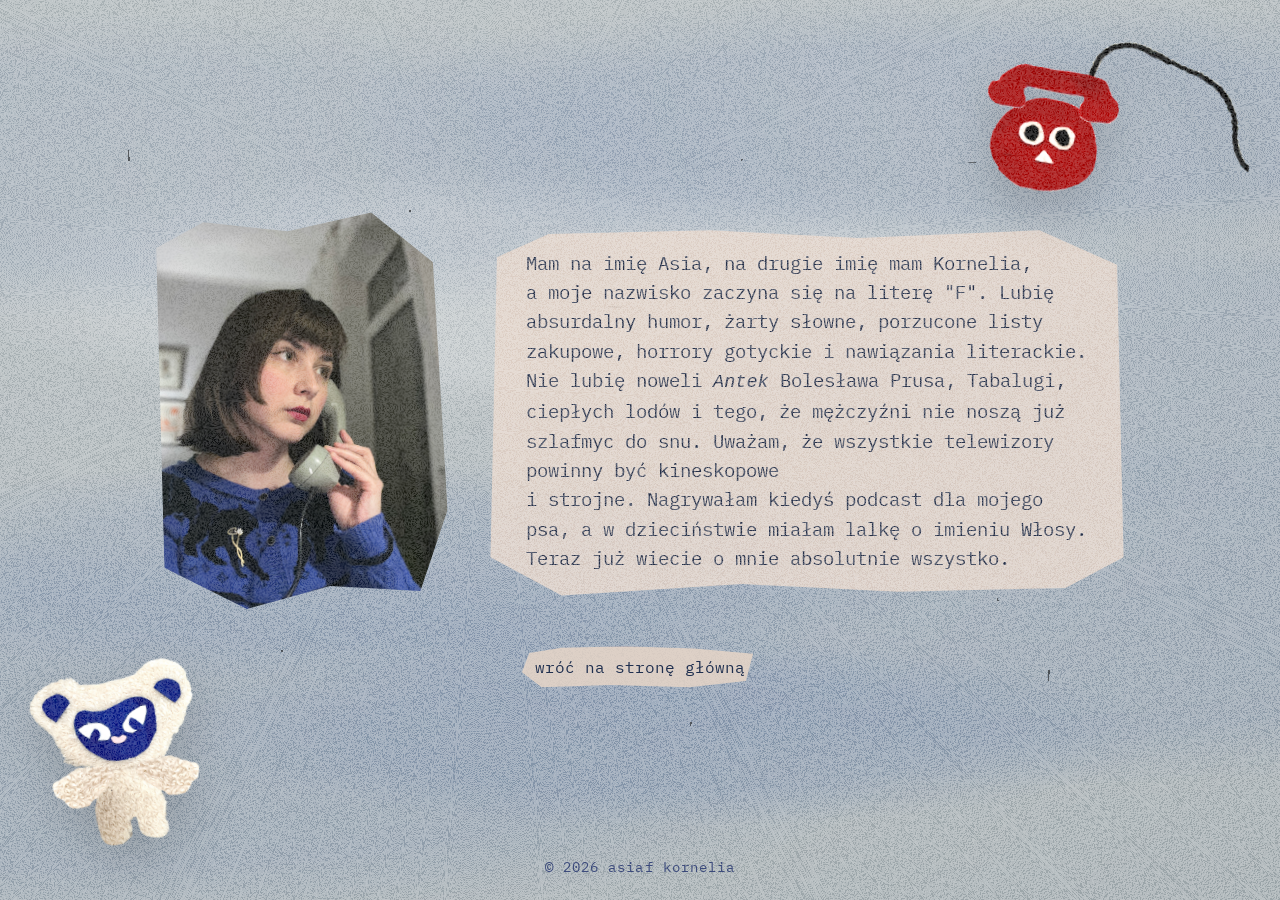
==== commit a5aa0fec: "poprawki formatowania o mnie" ====
--- a/o-mnie.html
+++ b/o-mnie.html
@@ -29,7 +29,7 @@
           <figure class="about-photo">
             <img src="graphics/zdjecie.jpg" alt="Asiaf Kornelia" />
           </figure>
-          <p class="bio">Mam na imię Asia, na drugie imię mam Kornelia, a moje nazwisko zaczyna się na literę "F". Lubię absurdalny humor, żarty słowne, porzucone listy zakupowe, horrory gotyckie i nawiązania literackie. Nie lubię noweli Antek Bolesława Prusa, Tabalugi, ciepłych lodów i tego, że mężczyźni nie noszą już szlafmyc do snu. Uważam, że wszystkie telewizory powinny być kineskopowe i strojne. Nagrywałam kiedyś podcast dla mojego psa, a w dzieciństwie miałam lalkę o imieniu Włosy. Teraz już wiecie o mnie absolutnie wszystko. </p>
+          <p class="bio">Mam na imię Asia, na drugie imię mam Kornelia,<br />a moje nazwisko zaczyna się na literę "F". Lubię absurdalny humor, żarty słowne, porzucone listy zakupowe, horrory gotyckie i nawiązania literackie. Nie lubię noweli <em>Antek</em> Bolesława Prusa, Tabalugi, ciepłych lodów i tego, że mężczyźni nie noszą już szlafmyc do snu. Uważam, że wszystkie telewizory powinny być kineskopowe<br />i strojne. Nagrywałam kiedyś podcast dla mojego psa, a w dzieciństwie miałam lalkę o imieniu Włosy. Teraz już wiecie o mnie absolutnie wszystko. </p>
         </div>
         <a href="index.html" class="back-link" aria-label="Wróć na stronę główną" data-tooltip="strona główna">wróć na stronę główną</a>
       </main>
